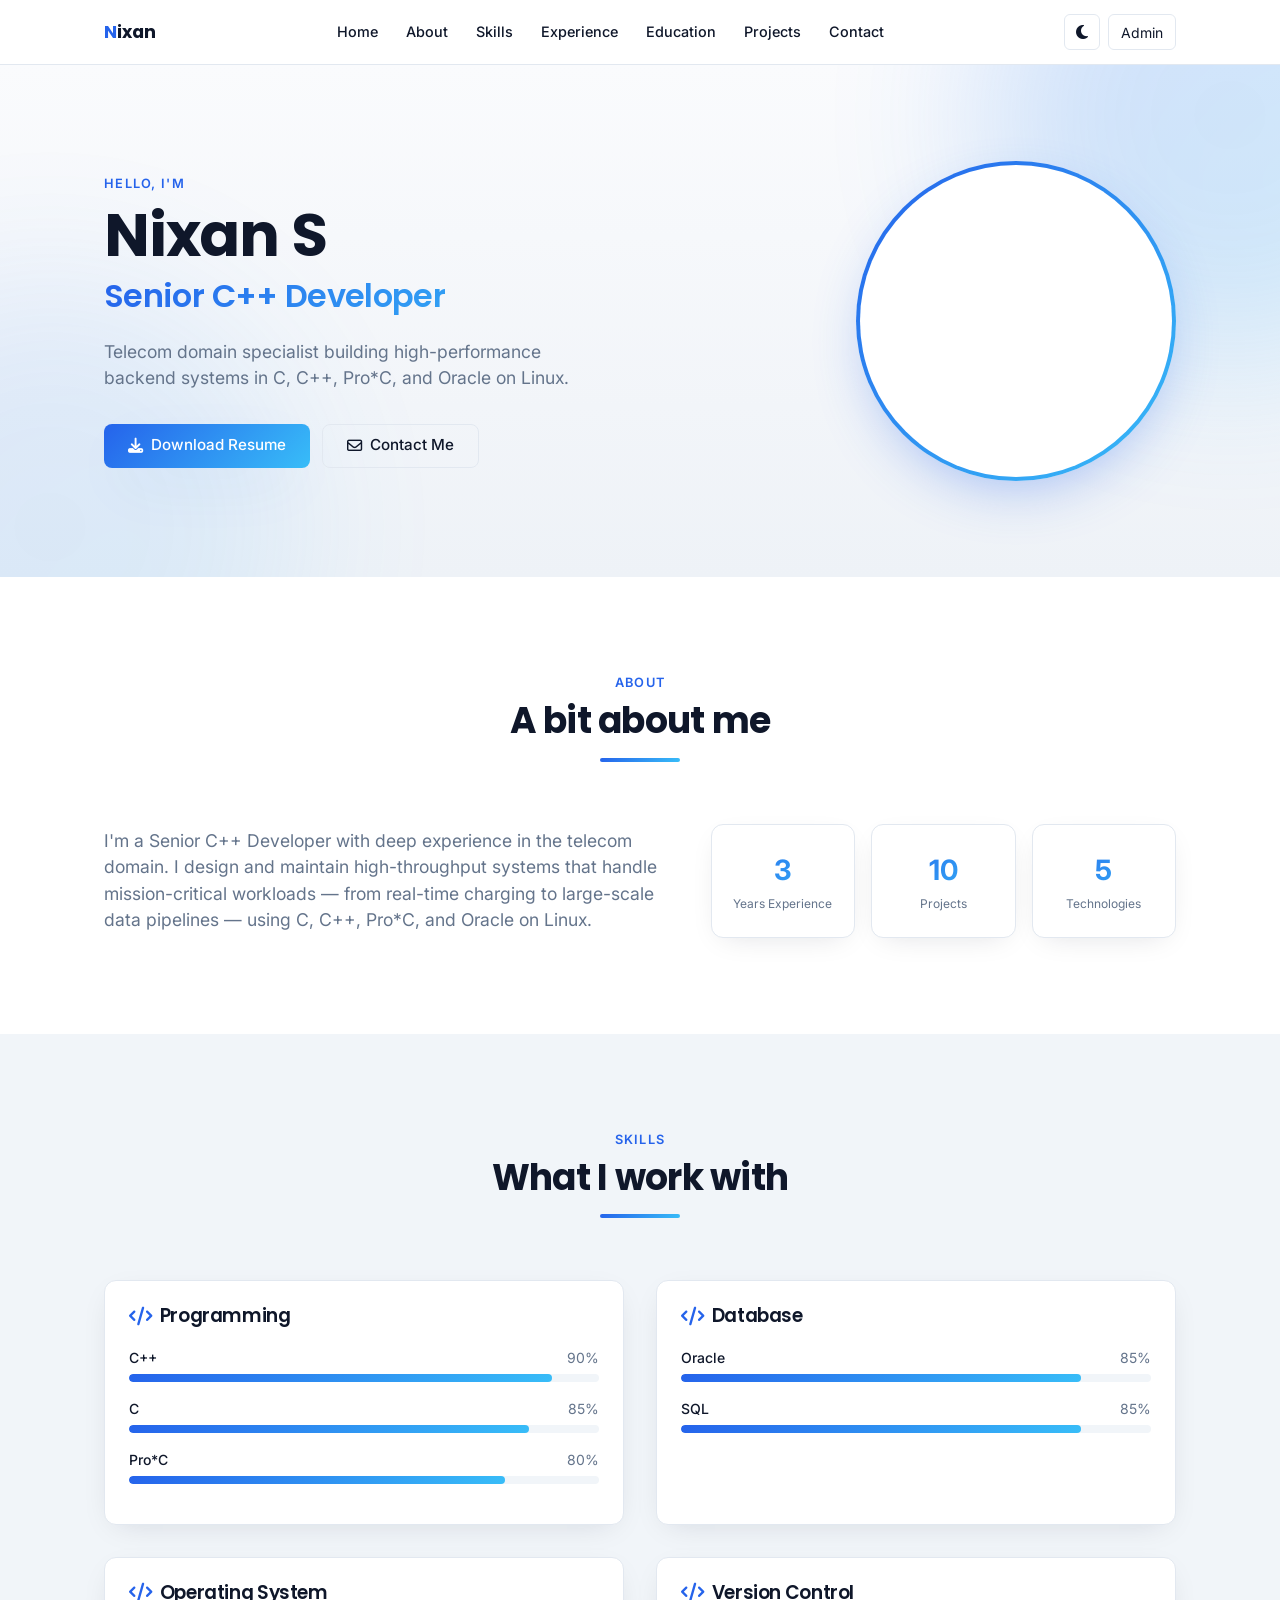
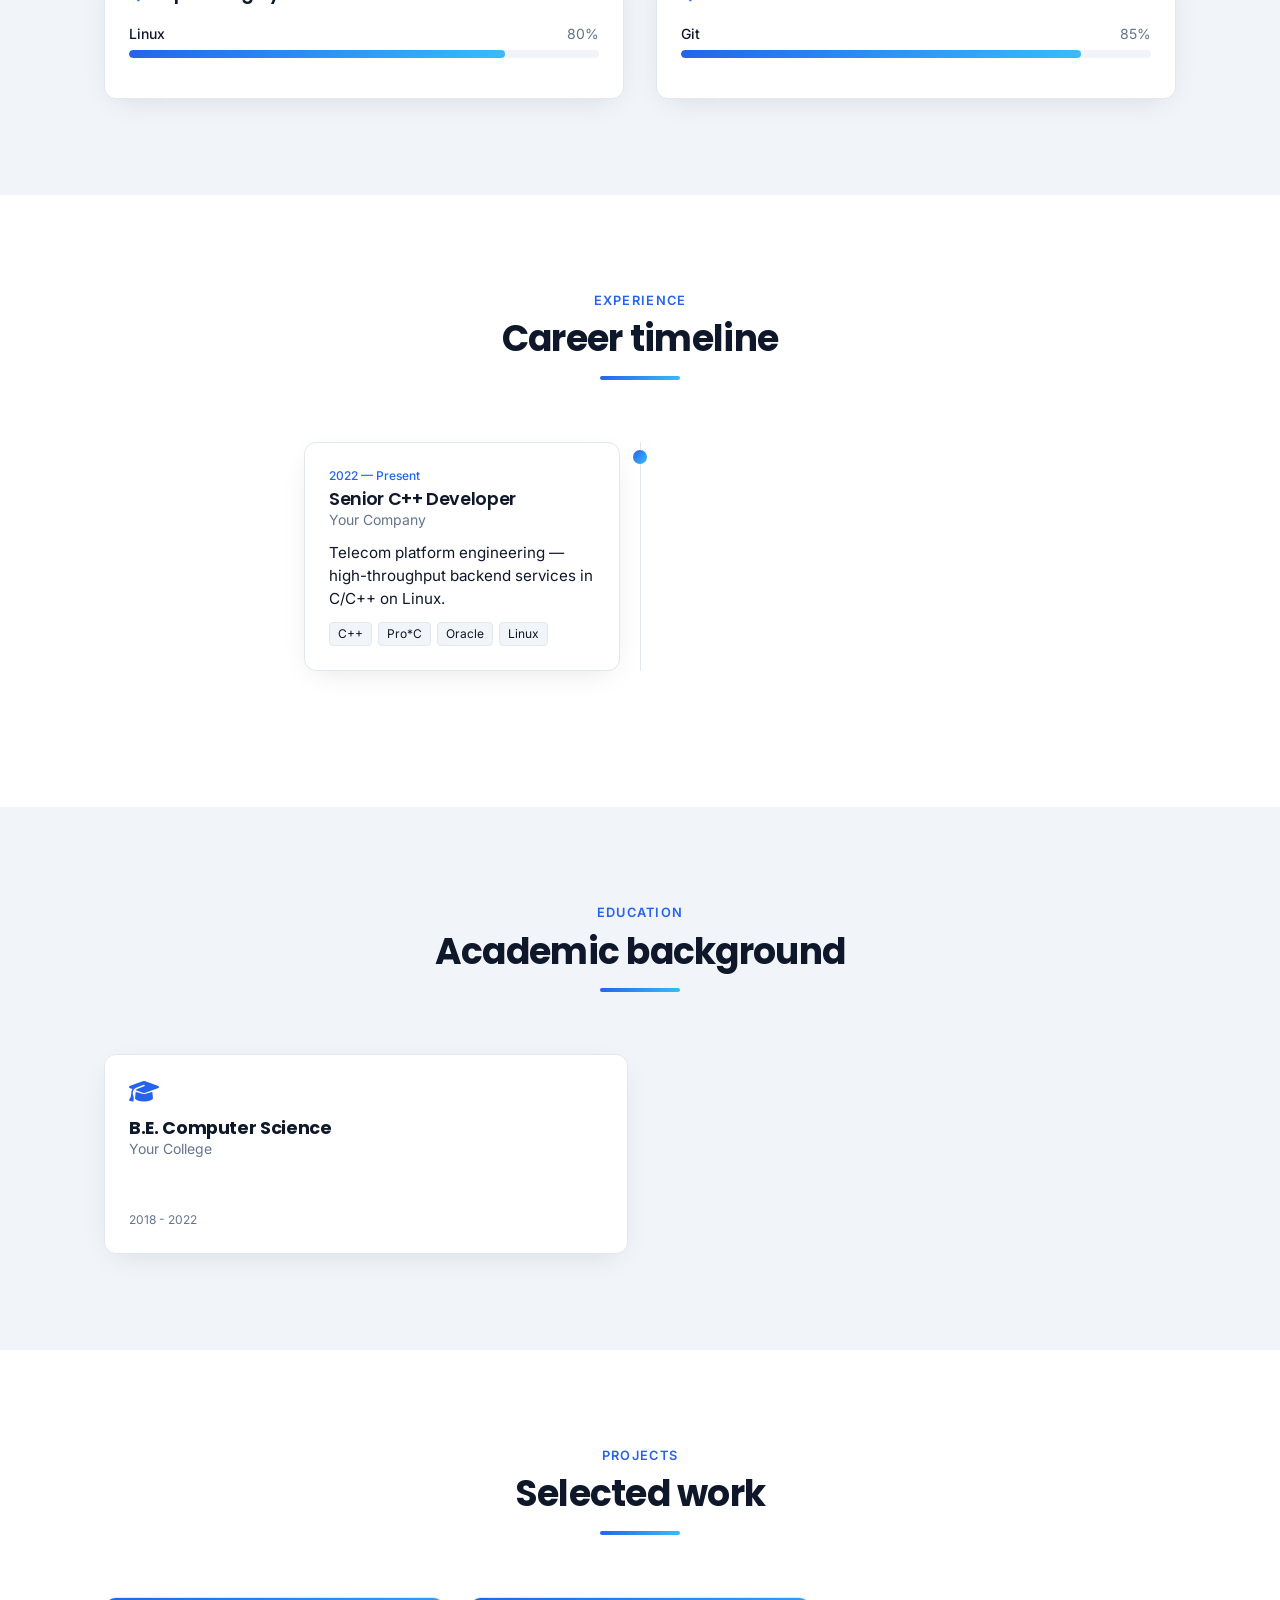
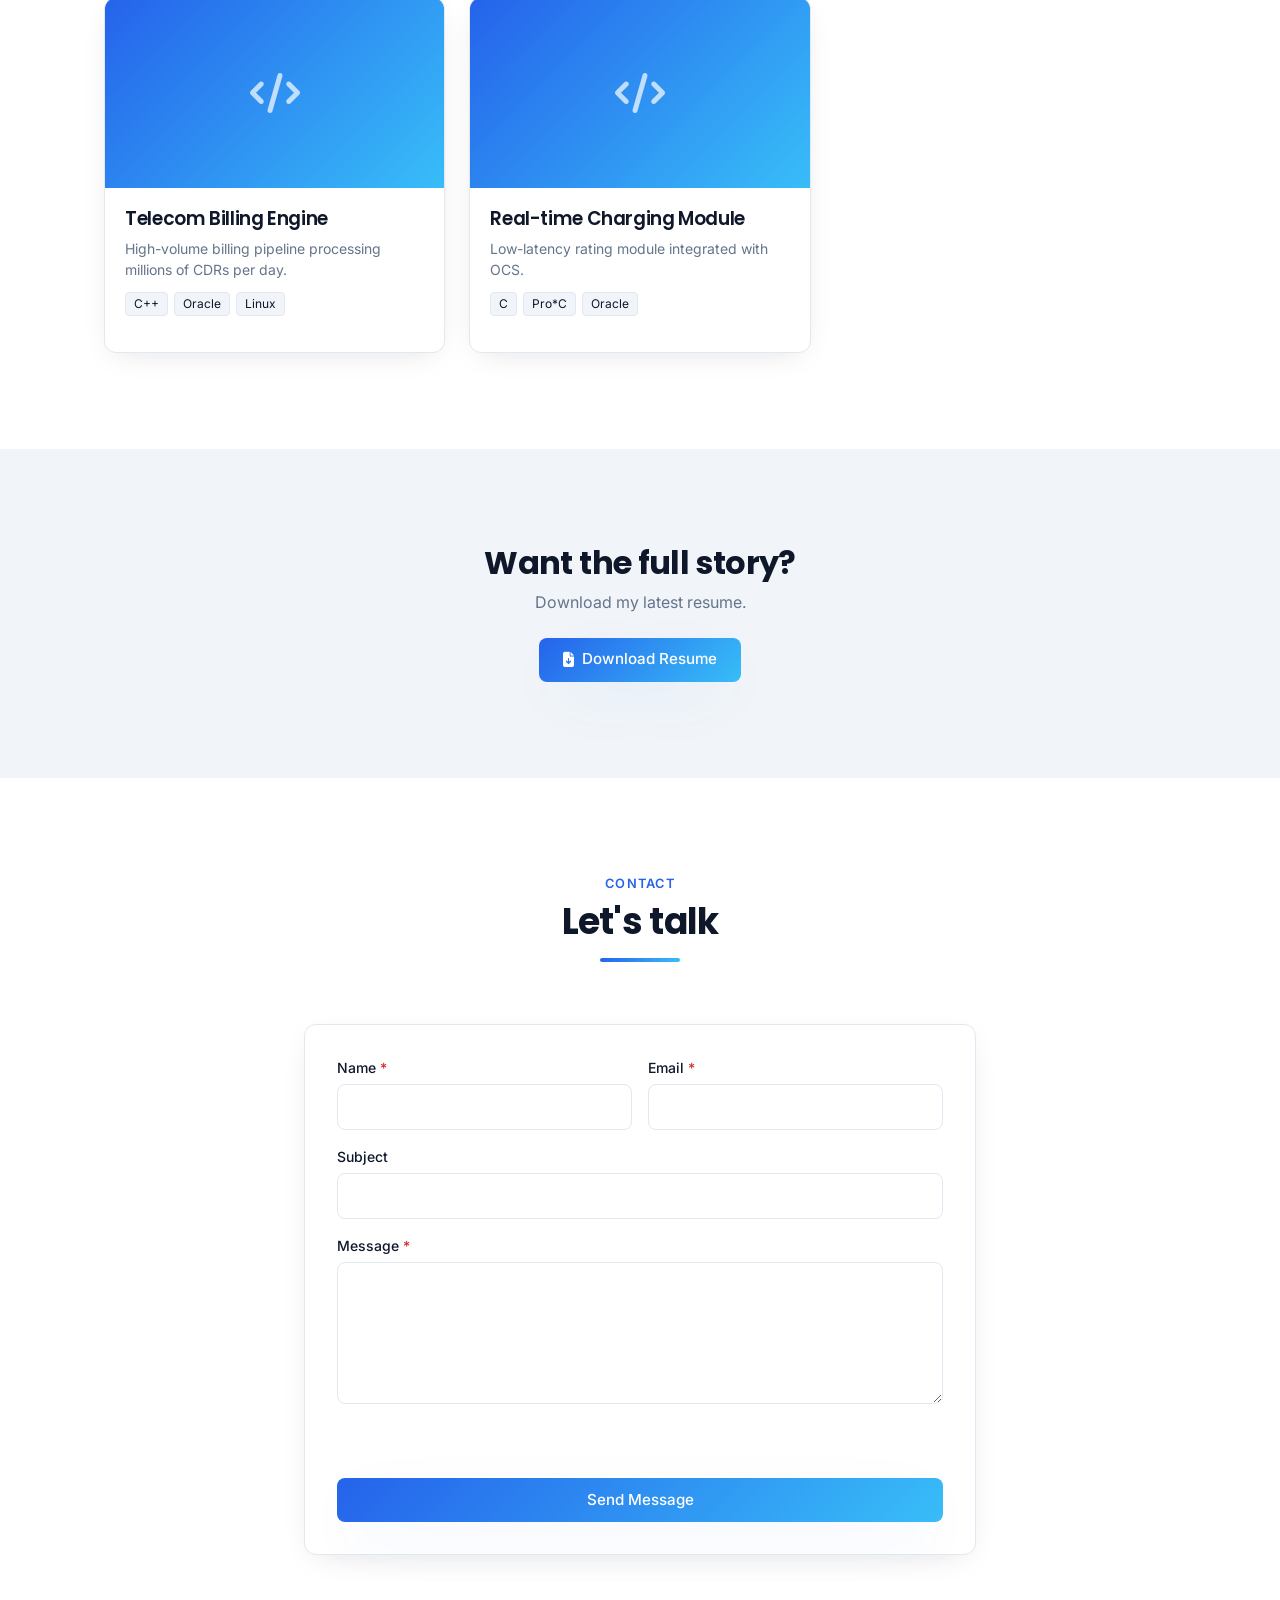
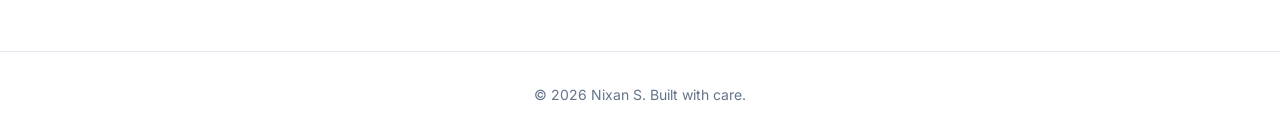
==== index.html @ 7f3db560 "new file added" ====
<!DOCTYPE html>
<html lang="en">
<head>
  <meta charset="UTF-8" />
  <meta name="viewport" content="width=device-width, initial-scale=1.0" />
  <title>Nixan — Senior C++ Developer Portfolio</title>
  <meta name="description" content="Portfolio of Nixan S — Senior C++ Developer specializing in telecom systems." />
  <meta name="author" content="Nixan S" />
  <meta property="og:title" content="Nixan — Senior C++ Developer Portfolio" />
  <meta property="og:description" content="Portfolio of Nixan S — Senior C++ Developer specializing in telecom systems." />
  <meta property="og:type" content="website" />

  <link rel="preconnect" href="https://fonts.googleapis.com" />
  <link rel="preconnect" href="https://fonts.gstatic.com" crossorigin />
  <link rel="stylesheet" href="https://fonts.googleapis.com/css2?family=Inter:wght@400;500;600;700&family=Poppins:wght@500;600;700;800&display=swap" />
  <link rel="stylesheet" href="https://cdnjs.cloudflare.com/ajax/libs/font-awesome/6.5.1/css/all.min.css" />
  <link rel="stylesheet" href="css/styles.css" />

  <script>
    (function(){try{var t=localStorage.getItem('nixan-theme');var d=t?t==='dark':matchMedia('(prefers-color-scheme: dark)').matches;if(d)document.documentElement.classList.add('dark');}catch(e){}})();
  </script>
</head>
<body>
  <!-- HEADER -->
  <header class="nav">
    <div class="container nav__inner">
      <a href="#home" class="nav__logo">Nixan</a>
      <nav class="nav__links" id="navLinks">
        <a href="#home">Home</a>
        <a href="#about">About</a>
        <a href="#skills">Skills</a>
        <a href="#experience">Experience</a>
        <a href="#education">Education</a>
        <a href="#projects">Projects</a>
        <a href="#contact">Contact</a>
      </nav>
      <div class="nav__actions">
        <button id="themeToggle" class="icon-btn" aria-label="Toggle theme">
          <i class="fa-solid fa-moon"></i>
        </button>
        <a href="admin.html" class="btn-ghost hide-sm">Admin</a>
        <button id="menuToggle" class="icon-btn show-sm" aria-label="Menu">
          <i class="fa-solid fa-bars"></i>
        </button>
      </div>
    </div>
  </header>

  <!-- HERO -->
  <section id="home" class="hero">
    <div class="hero__bg-orb hero__bg-orb--1"></div>
    <div class="hero__bg-orb hero__bg-orb--2"></div>
    <div class="container hero__grid">
      <div class="hero__content fade-up">
        <p class="kicker">Hello, I'm</p>
        <h1 class="hero__name">Nixan S</h1>
        <h2 class="hero__title text-gradient">Senior C++ Developer</h2>
        <p class="hero__desc">
          Telecom domain specialist building high-performance backend systems
          in C, C++, Pro*C, and Oracle on Linux.
        </p>
        <div class="hero__cta">
          <button id="downloadResumeBtn" class="btn btn-primary">
            <i class="fa-solid fa-download"></i> Download Resume
          </button>
          <a href="#contact" class="btn btn-outline">
            <i class="fa-regular fa-envelope"></i> Contact Me
          </a>
        </div>
      </div>
      <div class="hero__avatar fade-in">
        <div class="avatar-ring">
          <div class="avatar-inner text-gradient">NS</div>
        </div>
      </div>
    </div>
  </section>

  <!-- ABOUT -->
  <section id="about" class="section">
    <div class="container">
      <div class="section__title">
        <p class="kicker">About</p>
        <h2>A bit about me</h2>
        <span class="title-bar"></span>
      </div>
      <div class="about__grid">
        <p class="about__text">
          I'm a Senior C++ Developer with deep experience in the telecom
          domain. I design and maintain high-throughput systems that handle
          mission-critical workloads — from real-time charging to large-scale
          data pipelines — using C, C++, Pro*C, and Oracle on Linux.
        </p>
        <div class="stats">
          <div class="stat-card"><div class="stat-card__v text-gradient" data-count="3">0</div><div class="stat-card__l">Years Experience</div></div>
          <div class="stat-card"><div class="stat-card__v text-gradient" data-count="10">0</div><div class="stat-card__l">Projects</div></div>
          <div class="stat-card"><div class="stat-card__v text-gradient" data-count="5">0</div><div class="stat-card__l">Technologies</div></div>
        </div>
      </div>
    </div>
  </section>

  <!-- SKILLS -->
  <section id="skills" class="section section--muted">
    <div class="container">
      <div class="section__title">
        <p class="kicker">Skills</p>
        <h2>What I work with</h2>
        <span class="title-bar"></span>
      </div>
      <div class="skills__grid" id="skillsGrid">
        <!-- skills injected by JS -->
      </div>
    </div>
  </section>

  <!-- EXPERIENCE -->
  <section id="experience" class="section">
    <div class="container container--narrow">
      <div class="section__title">
        <p class="kicker">Experience</p>
        <h2>Career timeline</h2>
        <span class="title-bar"></span>
      </div>
      <div class="timeline" id="timeline"></div>
    </div>
  </section>

  <!-- EDUCATION -->
  <section id="education" class="section section--muted">
    <div class="container">
      <div class="section__title">
        <p class="kicker">Education</p>
        <h2>Academic background</h2>
        <span class="title-bar"></span>
      </div>
      <div class="edu__grid" id="eduGrid"></div>
    </div>
  </section>

  <!-- PROJECTS -->
  <section id="projects" class="section">
    <div class="container">
      <div class="section__title">
        <p class="kicker">Projects</p>
        <h2>Selected work</h2>
        <span class="title-bar"></span>
      </div>
      <div class="projects__grid" id="projectsGrid"></div>
    </div>
  </section>

  <!-- RESUME CTA -->
  <section class="section section--muted resume-cta">
    <div class="container container--narrow text-center">
      <h2>Want the full story?</h2>
      <p class="muted">Download my latest resume.</p>
      <button id="downloadResumeBtn2" class="btn btn-primary">
        <i class="fa-solid fa-file-arrow-down"></i> Download Resume
      </button>
    </div>
  </section>

  <!-- CONTACT -->
  <section id="contact" class="section">
    <div class="container container--narrow">
      <div class="section__title">
        <p class="kicker">Contact</p>
        <h2>Let's talk</h2>
        <span class="title-bar"></span>
      </div>
      <form id="contactForm" class="form-card" novalidate>
        <div class="form-row">
          <label>
            <span class="form-label">Name <em>*</em></span>
            <input name="Name" maxlength="100" required />
          </label>
          <label>
            <span class="form-label">Email <em>*</em></span>
            <input name="Email" type="email" maxlength="200" required />
          </label>
        </div>
        <label>
          <span class="form-label">Subject</span>
          <input name="Subject" maxlength="150" />
        </label>
        <label>
          <span class="form-label">Message <em>*</em></span>
          <textarea name="Message" rows="5" maxlength="2000" required></textarea>
        </label>
        <p class="form-error" id="contactErr"></p>
        <p class="form-ok" id="contactOk"></p>
        <button class="btn btn-primary btn-block" type="submit" id="contactSubmit">
          Send Message
        </button>
      </form>
    </div>
  </section>

  <footer class="footer">
    <div class="container text-center">
      © <span id="year"></span> Nixan S. Built with care.
    </div>
  </footer>

  <script src="js/api.js"></script>
  <script src="js/app.js"></script>
</body>
</html>
---- css/styles.css ----
:root {
  --radius: 10px;

  /* Spec theme */
  --primary: #2563eb;
  --primary-glow: #38bdf8;
  --secondary: #0f172a;
  --accent: #38bdf8;

  --background: #ffffff;
  --foreground: #0f172a;
  --card: #ffffff;
  --muted: #f1f5f9;
  --muted-foreground: #64748b;
  --border: #e2e8f0;
  --destructive: #dc2626;

  --gradient-hero: linear-gradient(135deg, var(--primary), var(--primary-glow));
  --gradient-subtle: linear-gradient(180deg, #fafbfd, #eef2f7);
  --shadow-glow: 0 20px 60px -20px rgba(37, 99, 235, 0.45);
  --shadow-card: 0 8px 30px -12px rgba(15, 23, 42, 0.15);
}

html.dark {
  --background: #0f172a;
  --foreground: #f1f5f9;
  --card: #1e293b;
  --muted: #1e293b;
  --muted-foreground: #94a3b8;
  --border: rgba(255, 255, 255, 0.12);
  --gradient-subtle: linear-gradient(180deg, #0f172a, #1e293b);
  --shadow-card: 0 8px 30px -12px rgba(0, 0, 0, 0.5);
}

* { box-sizing: border-box; margin: 0; padding: 0; }
html { scroll-behavior: smooth; }
body {
  font-family: "Inter", system-ui, -apple-system, sans-serif;
  background: var(--background);
  color: var(--foreground);
  -webkit-font-smoothing: antialiased;
  line-height: 1.5;
  transition: background-color 0.2s, color 0.2s;
}
h1, h2, h3, h4 { font-family: "Poppins", system-ui, sans-serif; letter-spacing: -0.02em; line-height: 1.15; }
a { color: inherit; text-decoration: none; }
button { font: inherit; cursor: pointer; background: none; border: none; color: inherit; }
input, textarea { font: inherit; }
.hidden { display: none !important; }
.muted { color: var(--muted-foreground); }
.text-center { text-align: center; }
.text-gradient {
  background: var(--gradient-hero);
  -webkit-background-clip: text;
  background-clip: text;
  -webkit-text-fill-color: transparent;
  color: transparent;
}
.kicker {
  font-size: 0.8rem;
  font-weight: 600;
  color: var(--primary);
  text-transform: uppercase;
  letter-spacing: 0.1em;
  margin-bottom: 0.5rem;
}

.container { max-width: 1120px; margin: 0 auto; padding: 0 1.5rem; }
.container--narrow { max-width: 720px; }

/* Buttons */
.btn { display: inline-flex; align-items: center; gap: 0.5rem; height: 44px; padding: 0 1.5rem; border-radius: 8px; font-weight: 500; font-size: 0.95rem; transition: opacity 0.15s, transform 0.15s; }
.btn:hover { opacity: 0.92; }
.btn:active { transform: scale(0.98); }
.btn-primary { background: var(--gradient-hero); color: #fff; box-shadow: var(--shadow-glow); }
.btn-outline { border: 1px solid var(--border); }
.btn-outline:hover { background: var(--muted); opacity: 1; }
.btn-block { width: 100%; justify-content: center; }
.btn-ghost { display: inline-flex; align-items: center; height: 36px; padding: 0 0.75rem; border: 1px solid var(--border); border-radius: 6px; font-size: 0.875rem; transition: background 0.15s; }
.btn-ghost:hover { background: var(--muted); }
.icon-btn { display: inline-flex; align-items: center; justify-content: center; height: 36px; width: 36px; border: 1px solid var(--border); border-radius: 6px; transition: background 0.15s; }
.icon-btn:hover { background: var(--muted); }

/* NAV */
.nav {
  position: sticky; top: 0; z-index: 50;
  background: rgba(255, 255, 255, 0.8);
  backdrop-filter: blur(12px);
  border-bottom: 1px solid var(--border);
}
html.dark .nav { background: rgba(15, 23, 42, 0.8); }
.nav__inner { display: flex; align-items: center; justify-content: space-between; height: 64px; }
.nav__logo { font-family: "Poppins"; font-weight: 700; font-size: 1.1rem; }
.nav__logo::first-letter { color: var(--primary); }
.nav__links { display: flex; gap: 1.75rem; font-size: 0.9rem; font-weight: 500; }
.nav__links a { transition: color 0.15s; }
.nav__links a:hover { color: var(--primary); }
.nav__actions { display: flex; align-items: center; gap: 0.5rem; }
.show-sm { display: none; }
@media (max-width: 767px) {
  .nav__links { display: none; position: absolute; top: 64px; left: 0; right: 0; flex-direction: column; gap: 0.5rem; padding: 1rem 1.5rem; background: var(--background); border-bottom: 1px solid var(--border); }
  .nav__links.is-open { display: flex; }
  .show-sm { display: inline-flex; }
  .hide-sm { display: none; }
}

/* HERO */
.hero { position: relative; overflow: hidden; background: var(--gradient-subtle); }
.hero__bg-orb { position: absolute; width: 500px; height: 500px; border-radius: 50%; background: var(--gradient-hero); filter: blur(80px); opacity: 0.2; pointer-events: none; }
.hero__bg-orb--1 { top: -200px; right: -200px; }
.hero__bg-orb--2 { bottom: -200px; left: -200px; opacity: 0.1; }
.hero__grid { position: relative; display: grid; grid-template-columns: 1fr 1fr; gap: 3rem; align-items: center; padding: 6rem 1.5rem; }
.hero__name { font-size: clamp(2.5rem, 5vw, 3.75rem); font-weight: 700; }
.hero__title { font-size: clamp(1.5rem, 3vw, 2rem); font-weight: 600; margin-top: 0.5rem; }
.hero__desc { margin-top: 1.5rem; font-size: 1.1rem; color: var(--muted-foreground); max-width: 30rem; }
.hero__cta { margin-top: 2rem; display: flex; gap: 0.75rem; flex-wrap: wrap; }
.hero__avatar { display: flex; justify-content: flex-end; }
.avatar-ring { position: relative; width: 320px; height: 320px; padding: 4px; border-radius: 50%; background: var(--gradient-hero); box-shadow: var(--shadow-glow); animation: float 6s ease-in-out infinite; }
.avatar-inner { width: 100%; height: 100%; border-radius: 50%; background: var(--background); display: flex; align-items: center; justify-content: center; font-family: "Poppins"; font-size: 4rem; font-weight: 700; }
@media (max-width: 767px) {
  .hero__grid { grid-template-columns: 1fr; padding: 4rem 1.5rem; }
  .hero__avatar { justify-content: center; order: -1; }
  .avatar-ring { width: 220px; height: 220px; }
  .avatar-inner { font-size: 2.75rem; }
}

/* SECTIONS */
.section { padding: 6rem 0; }
.section--muted { background: var(--muted); }
.section__title { text-align: center; margin-bottom: 3.5rem; }
.section__title h2 { font-size: clamp(1.75rem, 3vw, 2.25rem); margin-top: 0.5rem; }
.title-bar { display: inline-block; width: 80px; height: 4px; border-radius: 999px; background: var(--gradient-hero); margin-top: 1rem; }

/* ABOUT */
.about__grid { display: grid; grid-template-columns: 1.2fr 1fr; gap: 3rem; align-items: center; }
.about__text { font-size: 1.1rem; color: var(--muted-foreground); }
.stats { display: grid; grid-template-columns: repeat(3, 1fr); gap: 1rem; }
.stat-card { padding: 1.5rem 0.75rem; text-align: center; background: var(--card); border: 1px solid var(--border); border-radius: 12px; box-shadow: var(--shadow-card); }
.stat-card__v { font-size: 1.75rem; font-weight: 700; }
.stat-card__l { font-size: 0.75rem; color: var(--muted-foreground); margin-top: 0.25rem; }
@media (max-width: 767px) { .about__grid { grid-template-columns: 1fr; } }

/* SKILLS */
.skills__grid { display: grid; grid-template-columns: 1fr 1fr; gap: 2rem; }
.skills__cat { background: var(--card); border: 1px solid var(--border); border-radius: 12px; padding: 1.5rem; box-shadow: var(--shadow-card); }
.skills__cat-title { font-weight: 600; margin-bottom: 1.25rem; display: flex; align-items: center; gap: 0.5rem; }
.skills__cat-title i { color: var(--primary); }
.skill { margin-bottom: 1rem; }
.skill__head { display: flex; justify-content: space-between; font-size: 0.875rem; margin-bottom: 0.375rem; }
.skill__name { font-weight: 500; }
.skill__pct { color: var(--muted-foreground); }
.skill__bar { height: 8px; background: var(--muted); border-radius: 999px; overflow: hidden; }
.skill__fill { height: 100%; background: var(--gradient-hero); border-radius: 999px; width: 0; transition: width 1s ease-out; }
@media (max-width: 767px) { .skills__grid { grid-template-columns: 1fr; } }

/* TIMELINE */
.timeline { position: relative; }
.timeline::before { content: ""; position: absolute; left: 16px; top: 0; bottom: 0; width: 1px; background: var(--border); }
.timeline__item { position: relative; padding-left: 3rem; margin-bottom: 2.5rem; }
.timeline__dot { position: absolute; left: 10px; top: 8px; width: 14px; height: 14px; border-radius: 50%; background: var(--gradient-hero); box-shadow: var(--shadow-glow); }
.timeline__card { background: var(--card); border: 1px solid var(--border); border-radius: 12px; padding: 1.5rem; box-shadow: var(--shadow-card); }
.timeline__date { font-size: 0.75rem; font-weight: 500; color: var(--primary); }
.timeline__role { font-weight: 600; font-size: 1.1rem; margin-top: 0.25rem; }
.timeline__company { font-size: 0.875rem; color: var(--muted-foreground); }
.timeline__desc { margin-top: 0.75rem; font-size: 0.95rem; }
.chip-list { display: flex; flex-wrap: wrap; gap: 0.375rem; margin-top: 0.75rem; }
.chip { font-size: 0.75rem; padding: 0.125rem 0.5rem; background: var(--muted); border: 1px solid var(--border); border-radius: 4px; }
@media (min-width: 768px) {
  .timeline::before { left: 50%; }
  .timeline__item { padding-left: 0; display: grid; grid-template-columns: 1fr 1fr; gap: 2.5rem; }
  .timeline__item--right .timeline__card { grid-column: 2; }
  .timeline__item--right .timeline__dot { left: 50%; }
  .timeline__item:not(.timeline__item--right) .timeline__dot { left: 50%; }
  .timeline__dot { transform: translateX(-50%); }
}

/* EDUCATION */
.edu__grid { display: grid; grid-template-columns: 1fr 1fr; gap: 1.5rem; }
.edu__card { perspective: 1000px; height: 200px; }
.edu__flip { position: relative; width: 100%; height: 100%; transition: transform 0.6s; transform-style: preserve-3d; }
.edu__card:hover .edu__flip { transform: rotateY(180deg); }
.edu__face { position: absolute; inset: 0; border-radius: 12px; padding: 1.5rem; backface-visibility: hidden; -webkit-backface-visibility: hidden; }
.edu__face--front { background: var(--card); border: 1px solid var(--border); box-shadow: var(--shadow-card); display: flex; flex-direction: column; justify-content: space-between; }
.edu__face--front i { font-size: 1.5rem; color: var(--primary); }
.edu__face--front h3 { font-size: 1.1rem; margin-top: 0.75rem; }
.edu__face--front p { font-size: 0.875rem; color: var(--muted-foreground); }
.edu__face--back { background: var(--gradient-hero); color: #fff; transform: rotateY(180deg); display: flex; flex-direction: column; align-items: center; justify-content: center; text-align: center; }
.edu__face--back p { font-size: 0.875rem; opacity: 0.9; }
.edu__face--back .edu__cgpa { font-size: 2.5rem; font-weight: 700; margin-top: 0.25rem; }
@media (max-width: 767px) { .edu__grid { grid-template-columns: 1fr; } }

/* PROJECTS */
.projects__grid { display: grid; grid-template-columns: repeat(auto-fill, minmax(280px, 1fr)); gap: 1.5rem; }
.proj { background: var(--card); border: 1px solid var(--border); border-radius: 12px; overflow: hidden; box-shadow: var(--shadow-card); transition: transform 0.25s, box-shadow 0.25s; }
.proj:hover { transform: translateY(-4px); box-shadow: var(--shadow-glow); }
.proj__img { aspect-ratio: 16/9; background: var(--gradient-hero); position: relative; display: flex; align-items: center; justify-content: center; color: rgba(255,255,255,0.7); font-size: 2.5rem; overflow: hidden; }
.proj__img img { position: absolute; inset: 0; width: 100%; height: 100%; object-fit: cover; transition: transform 0.5s; }
.proj:hover .proj__img img { transform: scale(1.06); }
.proj__body { padding: 1.25rem; }
.proj__title { font-weight: 600; }
.proj__desc { margin-top: 0.5rem; font-size: 0.875rem; color: var(--muted-foreground); display: -webkit-box; -webkit-line-clamp: 3; -webkit-box-orient: vertical; overflow: hidden; }
.proj__links { margin-top: 1rem; display: flex; gap: 0.875rem; font-size: 0.875rem; }
.proj__links a { color: var(--primary); display: inline-flex; align-items: center; gap: 0.25rem; }
.proj__links a:hover { text-decoration: underline; }

/* CONTACT */
.form-card { background: var(--card); border: 1px solid var(--border); border-radius: 12px; padding: 2rem; box-shadow: var(--shadow-card); display: flex; flex-direction: column; gap: 1rem; }
.form-row { display: grid; grid-template-columns: 1fr 1fr; gap: 1rem; }
.form-card label { display: block; }
.form-label { display: block; font-size: 0.875rem; font-weight: 500; margin-bottom: 0.375rem; }
.form-label em { color: var(--destructive); font-style: normal; }
.form-card input, .form-card textarea { width: 100%; padding: 10px 12px; border: 1px solid var(--border); background: var(--background); color: var(--foreground); border-radius: 8px; outline: none; transition: border-color 0.15s; }
.form-card input:focus, .form-card textarea:focus { border-color: var(--primary); }
.form-card textarea { resize: vertical; min-height: 120px; }
.form-error { color: var(--destructive); font-size: 0.875rem; min-height: 1.25rem; }
.form-ok { color: var(--primary); font-size: 0.875rem; }
@media (max-width: 600px) { .form-row { grid-template-columns: 1fr; } }

.resume-cta h2 { font-size: clamp(1.5rem, 2.5vw, 2rem); }
.resume-cta .btn { margin-top: 1.5rem; }
.resume-cta .muted { margin-top: 0.5rem; }

.footer { padding: 2rem 0; border-top: 1px solid var(--border); font-size: 0.875rem; color: var(--muted-foreground); }

/* ANIMATIONS */
@keyframes float { 0%,100% { transform: translateY(0); } 50% { transform: translateY(-12px); } }
@keyframes fade-up { from { opacity: 0; transform: translateY(20px); } to { opacity: 1; transform: translateY(0); } }
@keyframes fade-in { from { opacity: 0; } to { opacity: 1; } }
.fade-up { animation: fade-up 0.7s ease-out both; }
.fade-in { animation: fade-in 0.6s ease-out both; }
.reveal { opacity: 0; transform: translateY(20px); transition: opacity 0.6s, transform 0.6s; }
.reveal.is-visible { opacity: 1; transform: translateY(0); }

/* ===== ADMIN ===== */
.login-wrap { min-height: 100vh; display: flex; align-items: center; justify-content: center; background: var(--gradient-subtle); padding: 1rem; }
.login-card { width: 100%; max-width: 380px; background: var(--card); border: 1px solid var(--border); border-radius: 12px; padding: 2rem; box-shadow: var(--shadow-card); display: flex; flex-direction: column; gap: 1rem; }
.login-head { text-align: center; }
.login-head h1 { font-size: 1.5rem; }
.login-head .muted { font-size: 0.875rem; margin-top: 0.25rem; }
.login-card input { width: 100%; height: 42px; padding: 0 12px; border: 1px solid var(--border); background: var(--background); color: var(--foreground); border-radius: 8px; outline: none; }
.login-card input:focus { border-color: var(--primary); }
.login-back { display: block; text-align: center; font-size: 0.75rem; }
.login-back:hover { color: var(--primary); }

.adm-header { background: var(--card); border-bottom: 1px solid var(--border); }
.adm-header__inner { display: flex; align-items: center; justify-content: space-between; height: 64px; }
.adm-header h1 { font-family: "Poppins"; font-weight: 700; font-size: 1.1rem; }
.adm-body { padding: 2rem 1.5rem; }

.tabs { display: flex; flex-wrap: wrap; gap: 0.5rem; margin-bottom: 1.5rem; }
.tab { height: 36px; padding: 0 1rem; border-radius: 6px; font-size: 0.875rem; font-weight: 500; border: 1px solid var(--border); transition: background 0.15s; }
.tab:hover { background: var(--muted); }
.tab.is-active { background: var(--gradient-hero); color: #fff; border-color: transparent; box-shadow: var(--shadow-glow); }

.crud { background: var(--card); border: 1px solid var(--border); border-radius: 12px; box-shadow: var(--shadow-card); overflow: hidden; }
.crud__head { display: flex; align-items: center; justify-content: space-between; padding: 1rem 1.25rem; border-bottom: 1px solid var(--border); }
.crud__head h2 { font-size: 1.1rem; text-transform: capitalize; }
.crud__table { width: 100%; border-collapse: collapse; font-size: 0.875rem; }
.crud__table th { text-align: left; padding: 0.75rem 1rem; background: var(--muted); font-weight: 500; }
.crud__table td { padding: 0.75rem 1rem; border-top: 1px solid var(--border); max-width: 240px; overflow: hidden; text-overflow: ellipsis; white-space: nowrap; }
.crud__actions { text-align: right; white-space: nowrap; }
.crud__actions button { font-size: 0.875rem; margin-left: 0.75rem; }
.link { color: var(--primary); }
.link:hover { text-decoration: underline; }
.link-danger { color: var(--destructive); }
.link-danger:hover { text-decoration: underline; }
.crud__empty { padding: 1.5rem; color: var(--muted-foreground); font-size: 0.875rem; }

.scroll-x { overflow-x: auto; }

.msgs { display: flex; flex-direction: column; gap: 0.75rem; }
.msg { border: 1px solid var(--border); border-radius: 8px; padding: 1rem; }
.msg__head { display: flex; justify-content: space-between; align-items: flex-start; gap: 1rem; }
.msg__from { font-weight: 600; }
.msg__from span { color: var(--muted-foreground); font-weight: normal; }
.msg__subj { font-size: 0.875rem; color: var(--muted-foreground); }
.msg__date { font-size: 0.75rem; color: var(--muted-foreground); white-space: nowrap; }
.msg__body { margin-top: 0.75rem; font-size: 0.875rem; white-space: pre-wrap; }

/* MODAL */
.modal { position: fixed; inset: 0; z-index: 100; display: flex; align-items: center; justify-content: center; padding: 1rem; animation: fade-in 0.2s; }
.modal__overlay { position: absolute; inset: 0; background: rgba(0, 0, 0, 0.5); }
.modal__panel { position: relative; background: var(--card); border-radius: 12px; box-shadow: var(--shadow-card); width: 100%; max-width: 520px; max-height: 90vh; overflow: auto; }
.modal__head { display: flex; align-items: center; justify-content: space-between; padding: 1rem 1.25rem; border-bottom: 1px solid var(--border); }
.modal__head h3 { font-size: 1.1rem; }
.modal__body { padding: 1.25rem; }
.modal__body label { display: block; margin-bottom: 0.75rem; }
.modal__body input, .modal__body textarea { width: 100%; height: 38px; padding: 0 10px; border: 1px solid var(--border); background: var(--background); color: var(--foreground); border-radius: 6px; outline: none; }
.modal__body input:focus, .modal__body textarea:focus { border-color: var(--primary); }
.modal__body textarea { height: auto; min-height: 80px; padding: 8px 10px; resize: vertical; }
.modal__foot { display: flex; justify-content: flex-end; gap: 0.5rem; margin-top: 0.5rem; }
.modal__foot .btn-ghost, .modal__foot .btn { height: 36px; padding: 0 1rem; font-size: 0.875rem; }
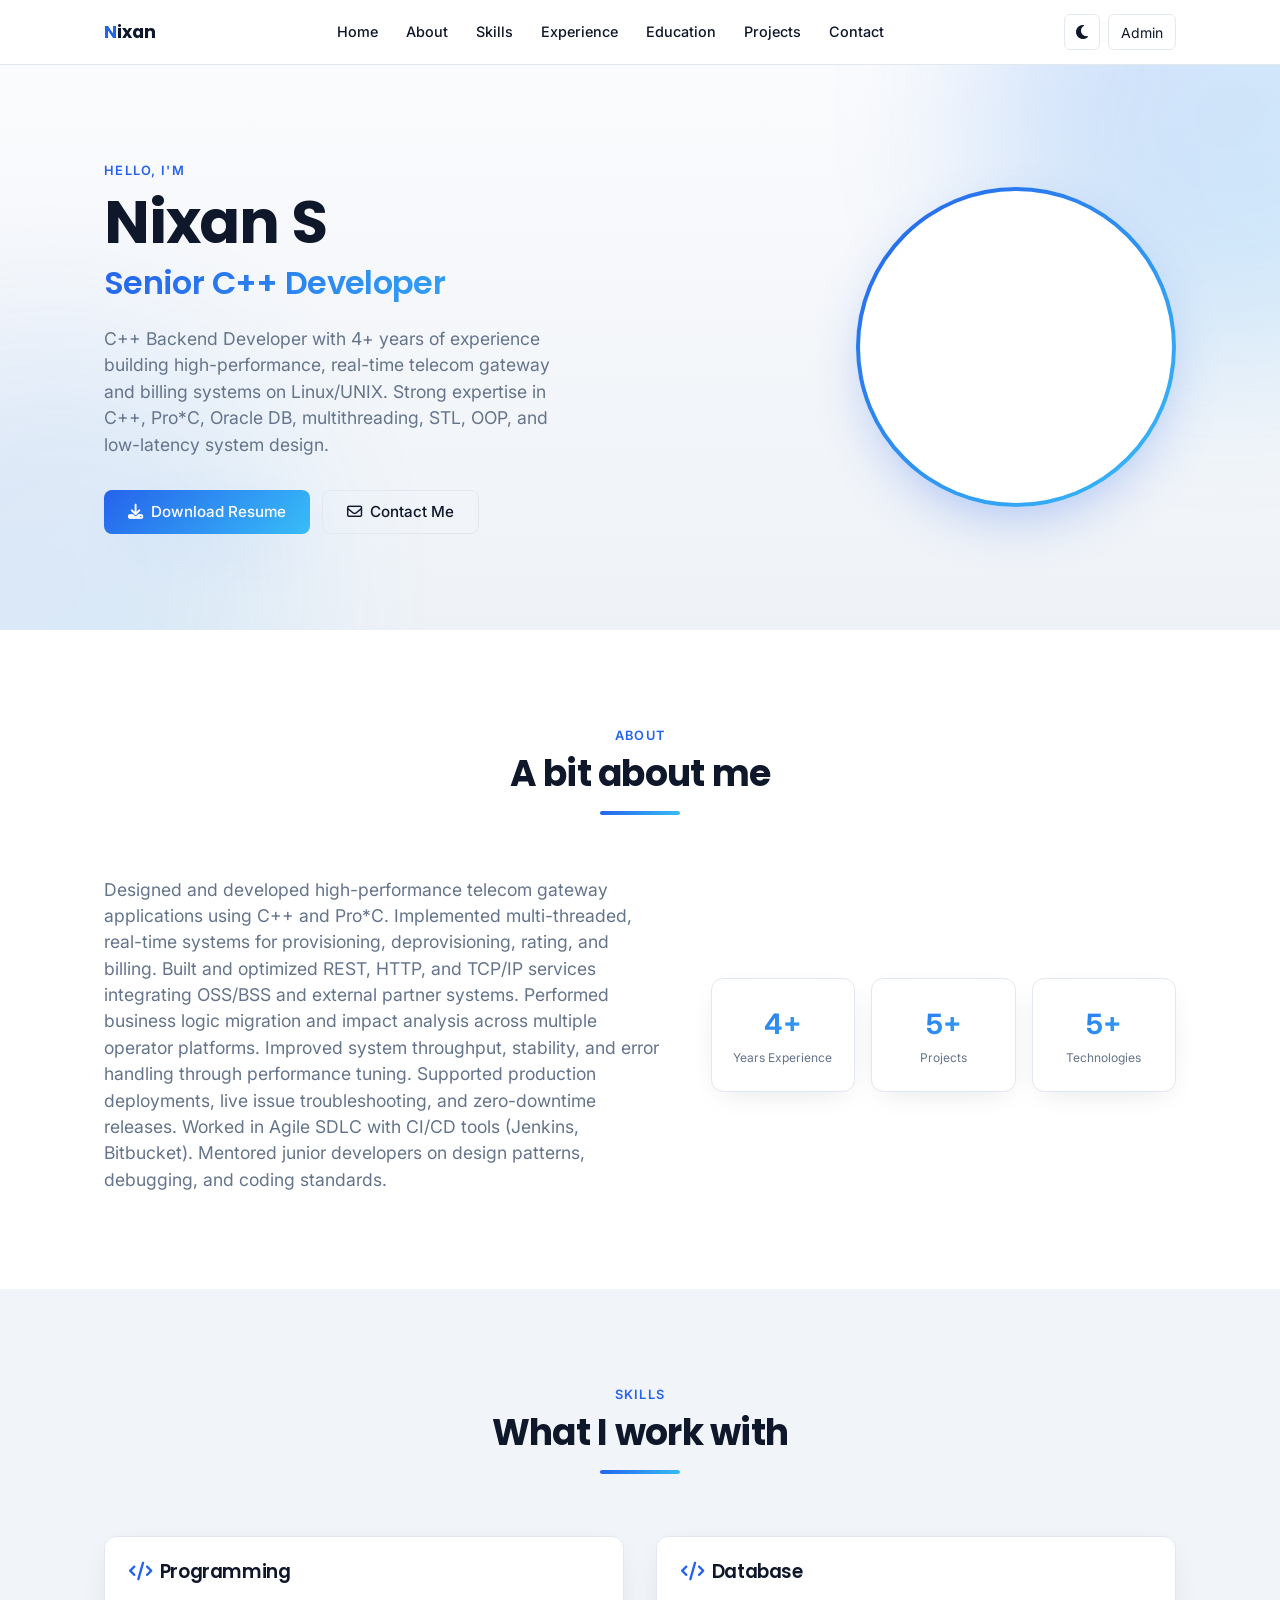
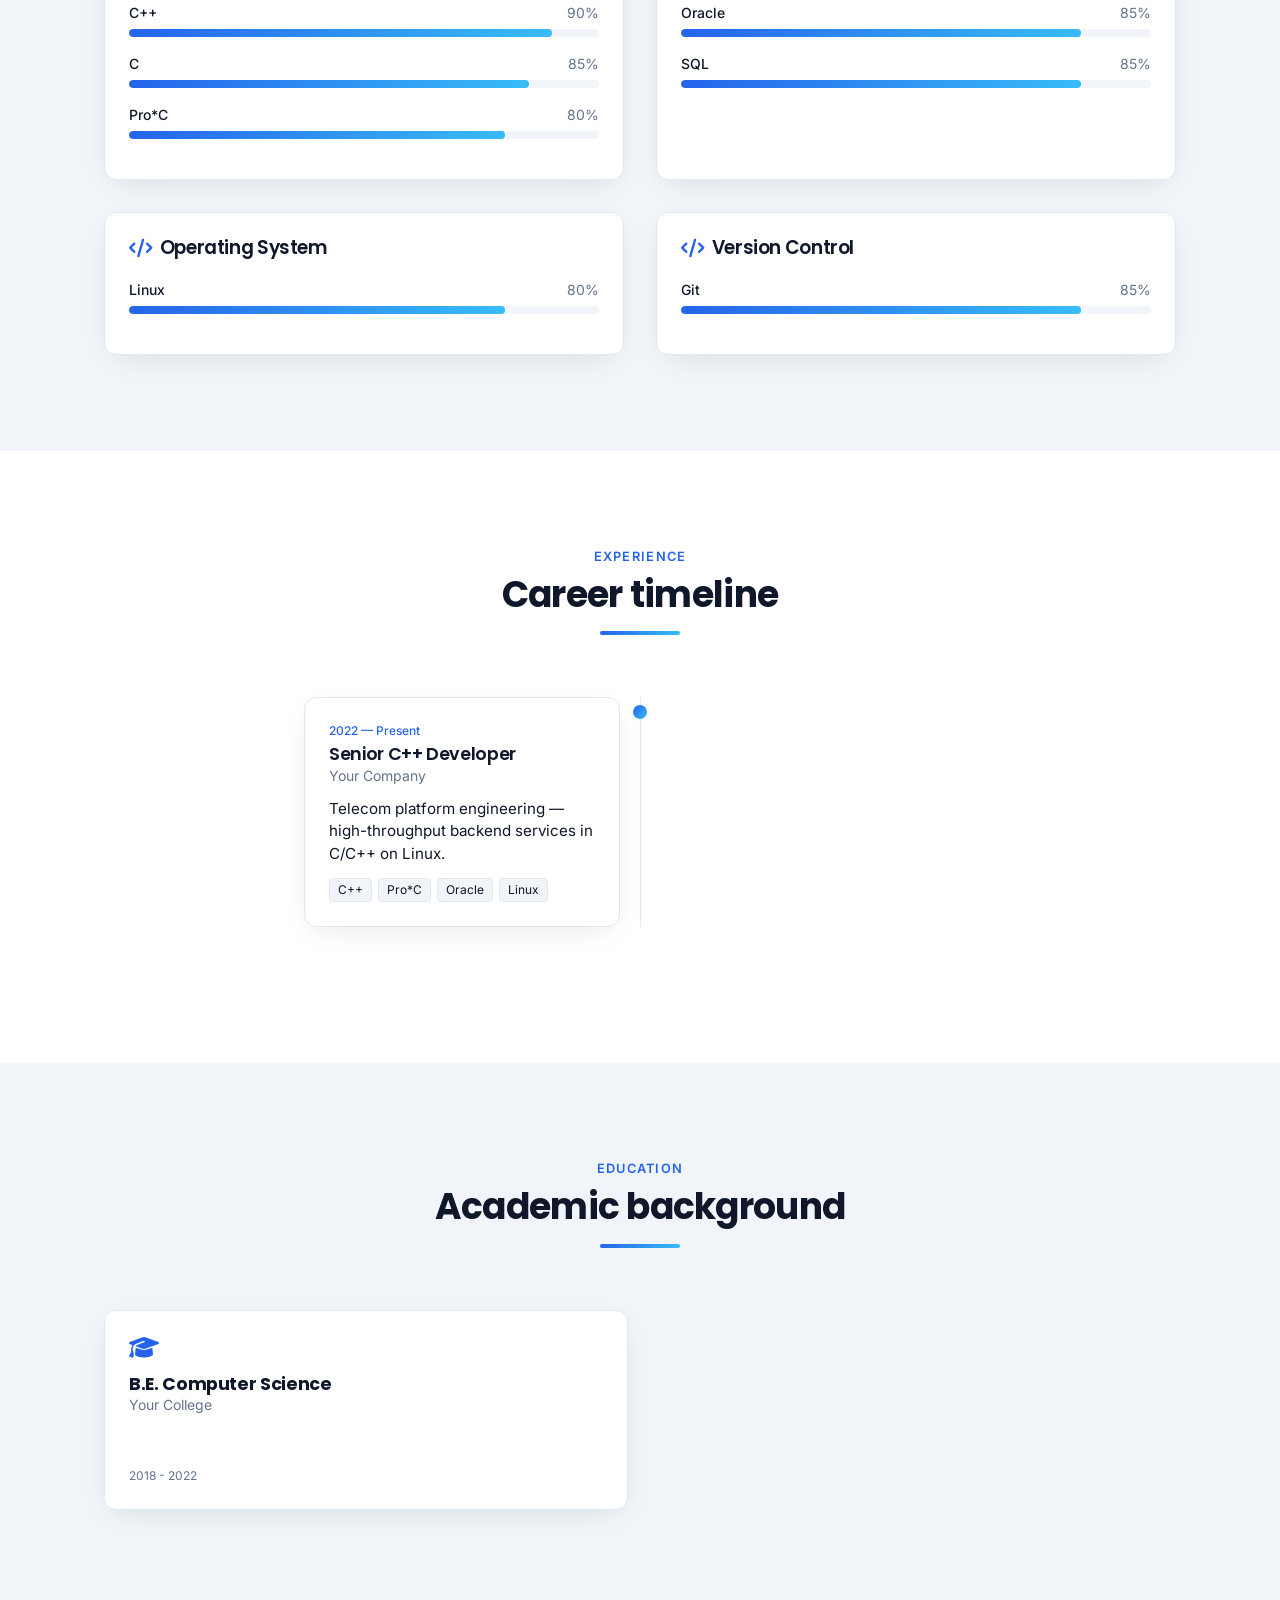
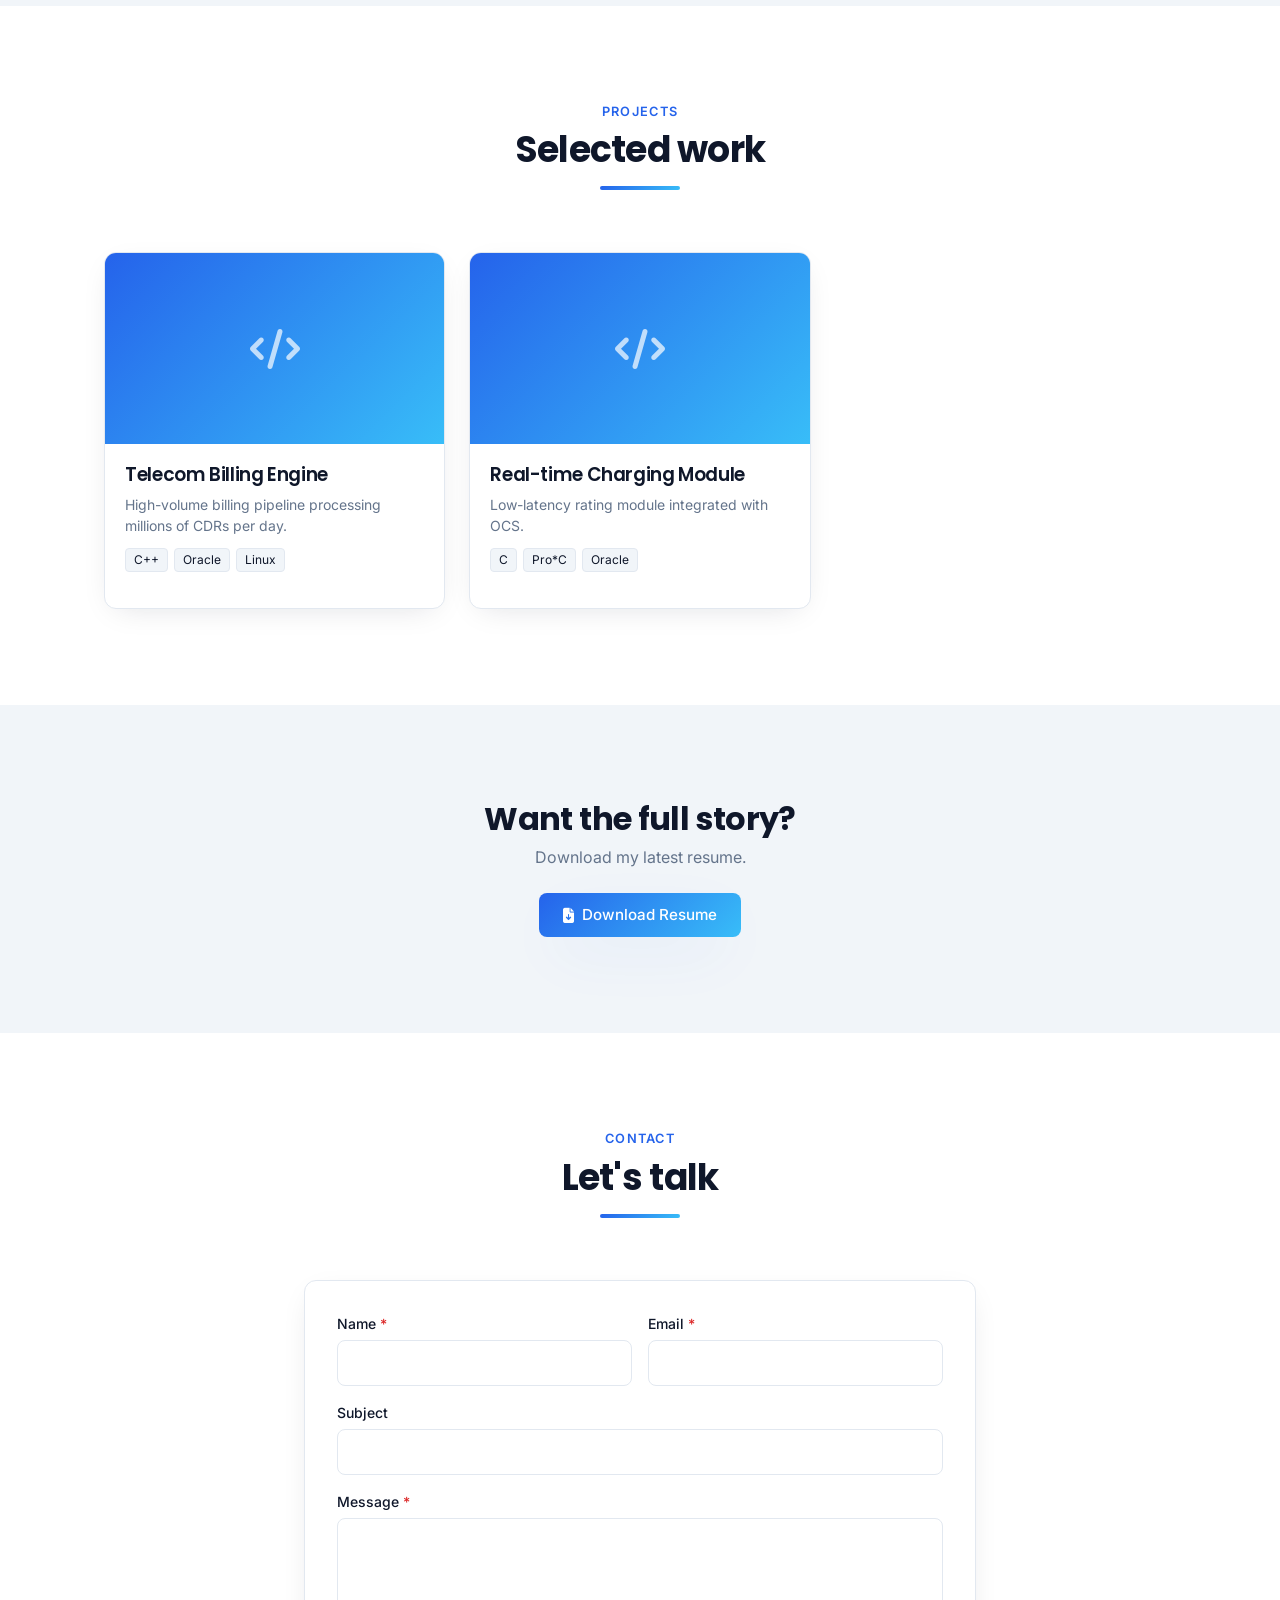
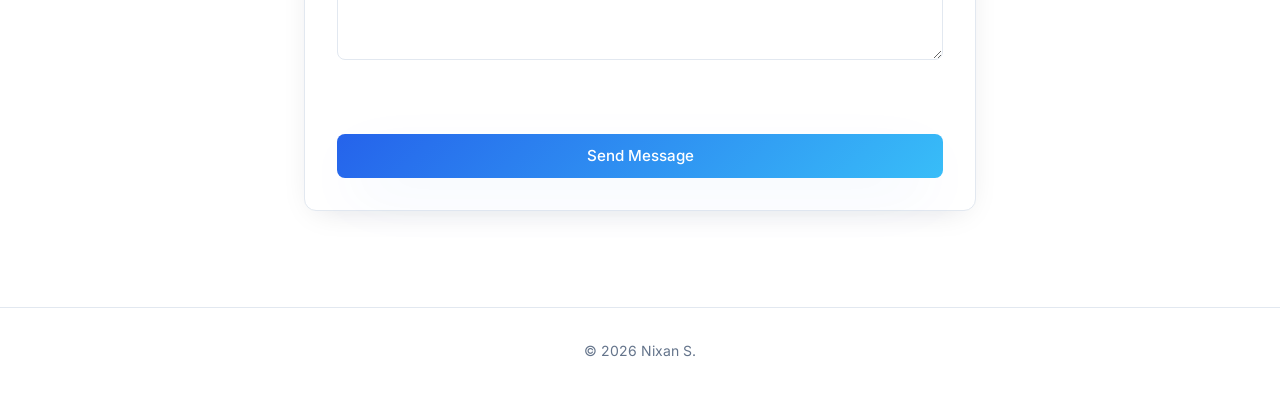
==== commit 45afb337: "details updated" ====
--- a/index.html
+++ b/index.html
@@ -56,8 +56,7 @@
         <h1 class="hero__name">Nixan S</h1>
         <h2 class="hero__title text-gradient">Senior C++ Developer</h2>
         <p class="hero__desc">
-          Telecom domain specialist building high-performance backend systems
-          in C, C++, Pro*C, and Oracle on Linux.
+          C++ Backend Developer with 4+ years of experience building high-performance, real-time telecom gateway and billing systems on Linux/UNIX. Strong expertise in C++, Pro*C, Oracle DB, multithreading, STL, OOP, and low-latency system design.
         </p>
         <div class="hero__cta">
           <button id="downloadResumeBtn" class="btn btn-primary">
@@ -73,6 +72,13 @@
           <div class="avatar-inner text-gradient">NS</div>
         </div>
       </div>
+      <!-- <div class="hero__avatar fade-in">
+      <div class="avatar-ring">
+        <div class="avatar-inner">
+          <img src="assets/images/profile.jpg" alt="Nixan Profile" class="profile-image">
+        </div>
+      </div> -->
+    </div>
     </div>
   </section>
 
@@ -86,15 +92,12 @@
       </div>
       <div class="about__grid">
         <p class="about__text">
-          I'm a Senior C++ Developer with deep experience in the telecom
-          domain. I design and maintain high-throughput systems that handle
-          mission-critical workloads — from real-time charging to large-scale
-          data pipelines — using C, C++, Pro*C, and Oracle on Linux.
+          Designed and developed high-performance telecom gateway applications using C++ and Pro*C. Implemented multi-threaded, real-time systems for provisioning, deprovisioning, rating, and billing. Built and optimized REST, HTTP, and TCP/IP services integrating OSS/BSS and external partner systems. Performed business logic migration and impact analysis across multiple operator platforms. Improved system throughput, stability, and error handling through performance tuning. Supported production deployments, live issue troubleshooting, and zero-downtime releases. Worked in Agile SDLC with CI/CD tools (Jenkins, Bitbucket). Mentored junior developers on design patterns, debugging, and coding standards. 
         </p>
         <div class="stats">
-          <div class="stat-card"><div class="stat-card__v text-gradient" data-count="3">0</div><div class="stat-card__l">Years Experience</div></div>
-          <div class="stat-card"><div class="stat-card__v text-gradient" data-count="10">0</div><div class="stat-card__l">Projects</div></div>
-          <div class="stat-card"><div class="stat-card__v text-gradient" data-count="5">0</div><div class="stat-card__l">Technologies</div></div>
+          <div class="stat-card"><div class="stat-card__v text-gradient" data-count="4">4+</div><div class="stat-card__l">Years Experience</div></div>
+          <div class="stat-card"><div class="stat-card__v text-gradient" data-count="5">5+</div><div class="stat-card__l">Projects</div></div>
+          <div class="stat-card"><div class="stat-card__v text-gradient" data-count="5">5+</div><div class="stat-card__l">Technologies</div></div>
         </div>
       </div>
     </div>
@@ -199,7 +202,7 @@
 
   <footer class="footer">
     <div class="container text-center">
-      © <span id="year"></span> Nixan S. Built with care.
+      © <span id="year"></span> Nixan S.
     </div>
   </footer>
 
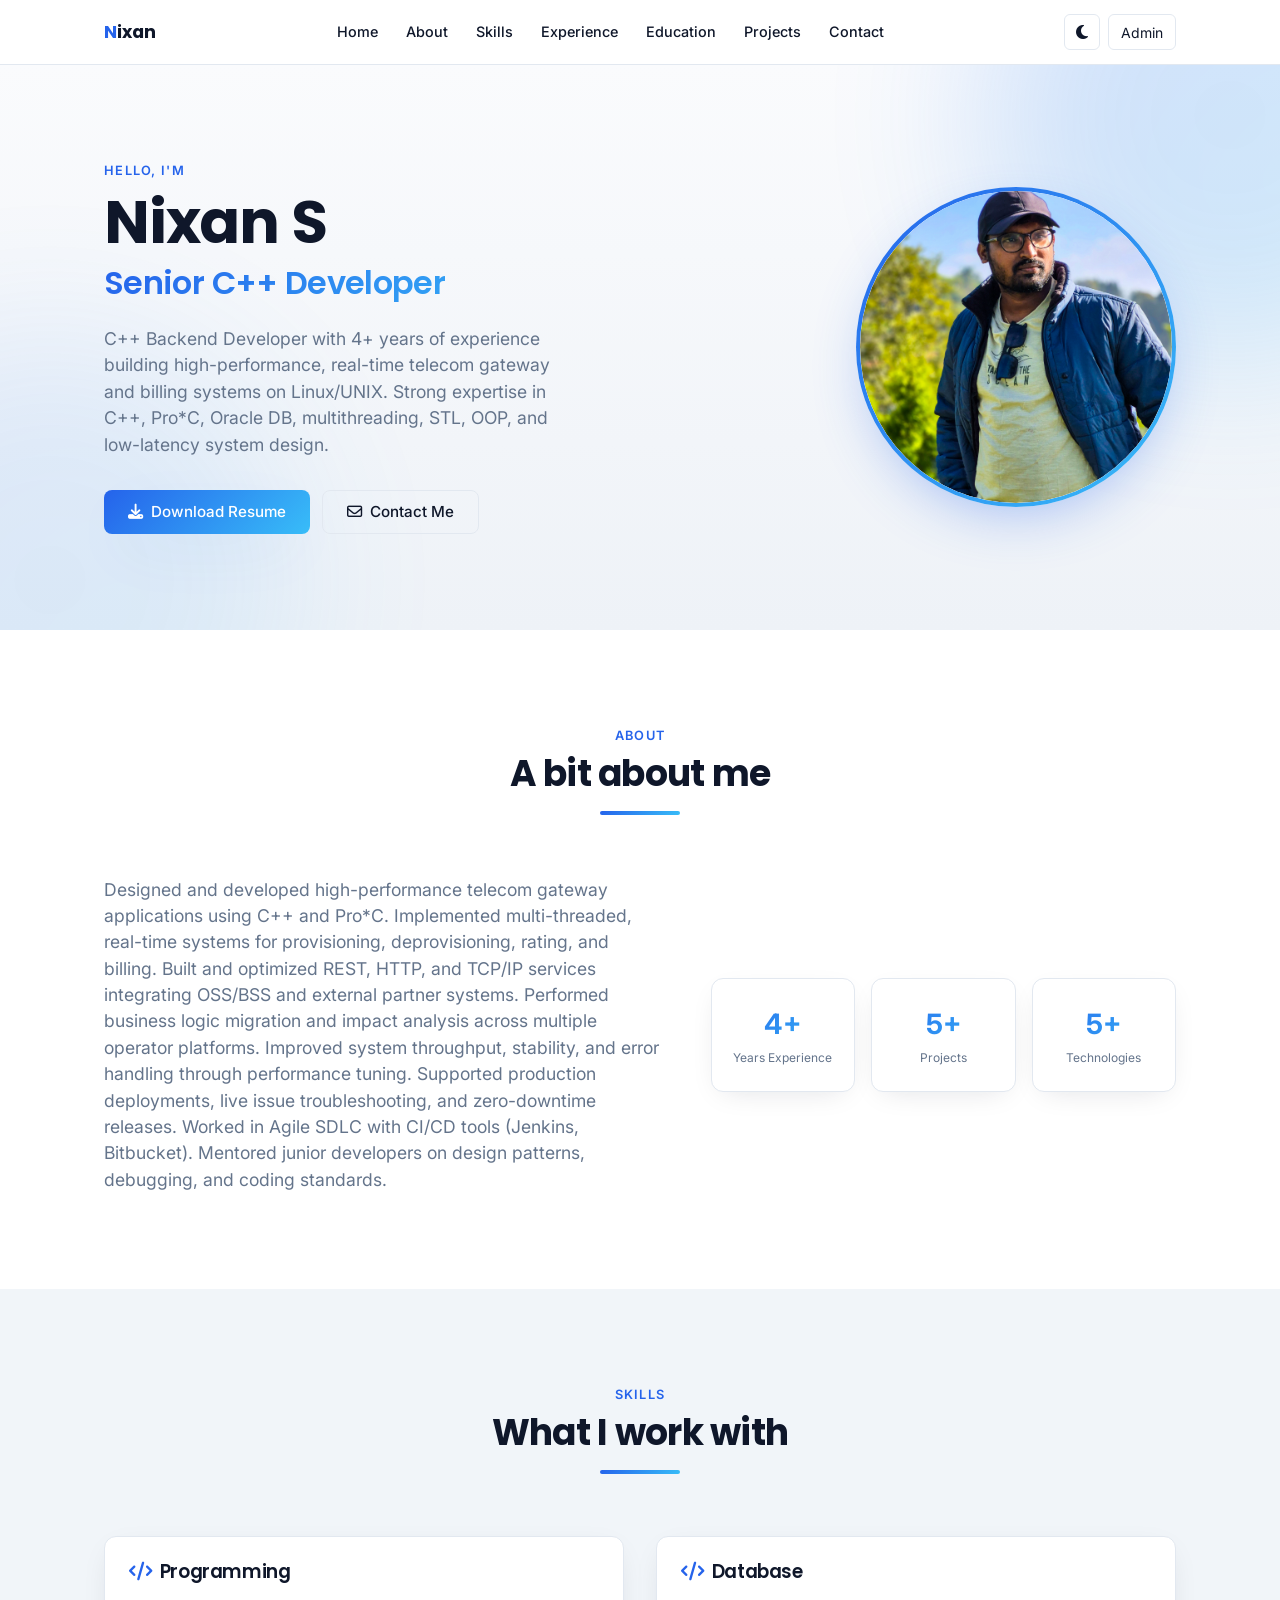
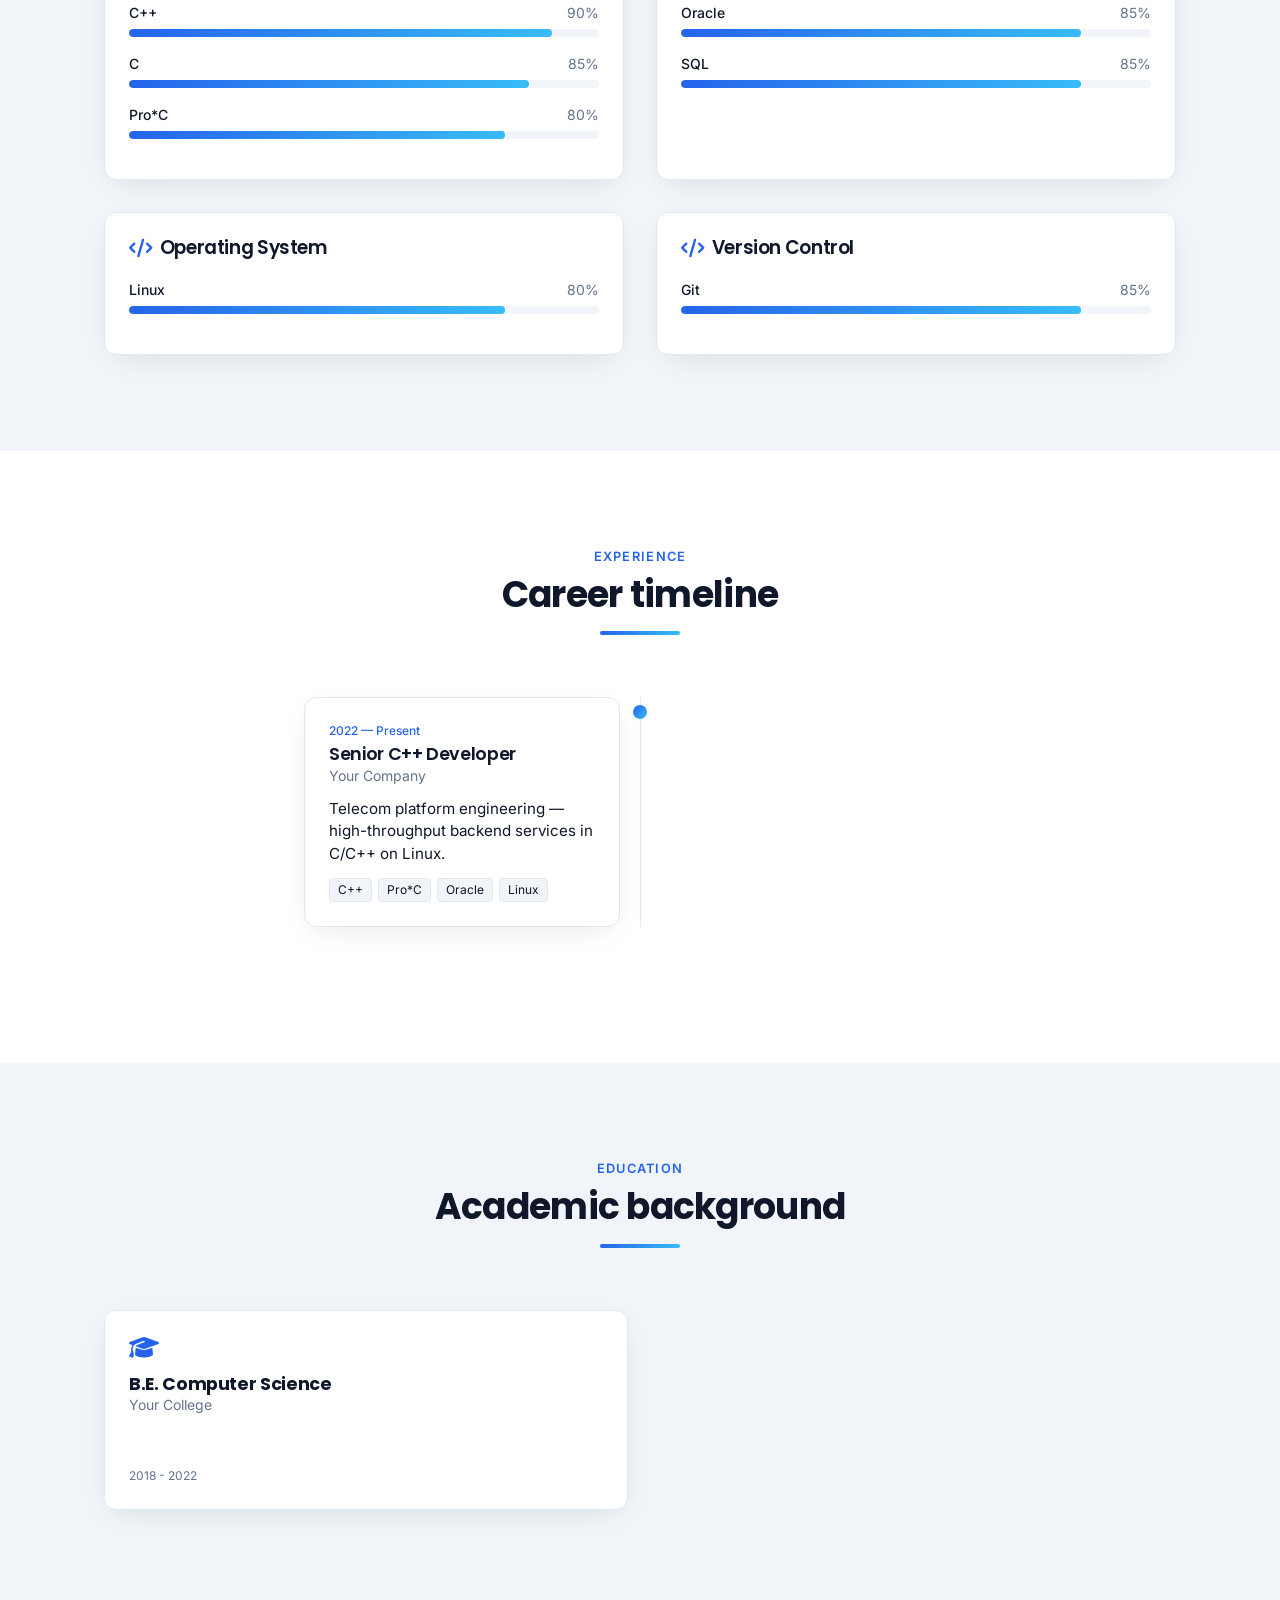
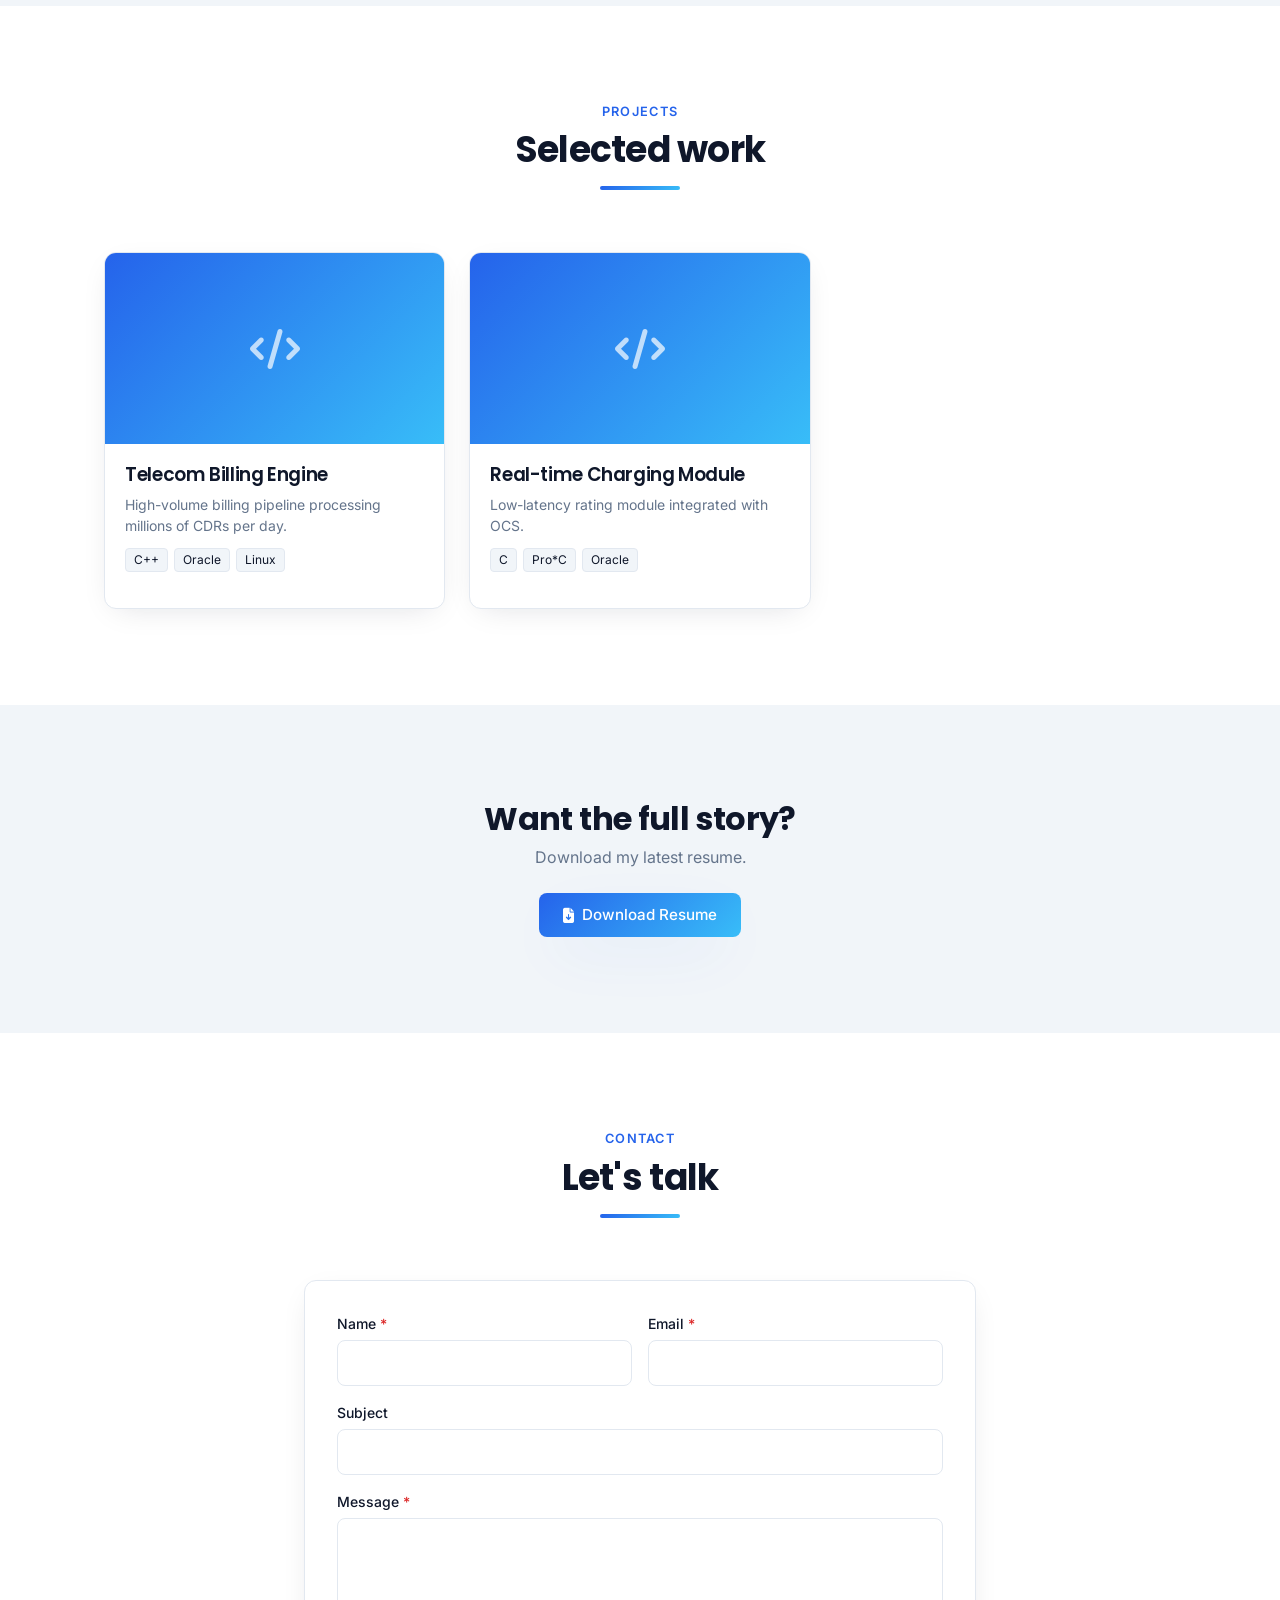
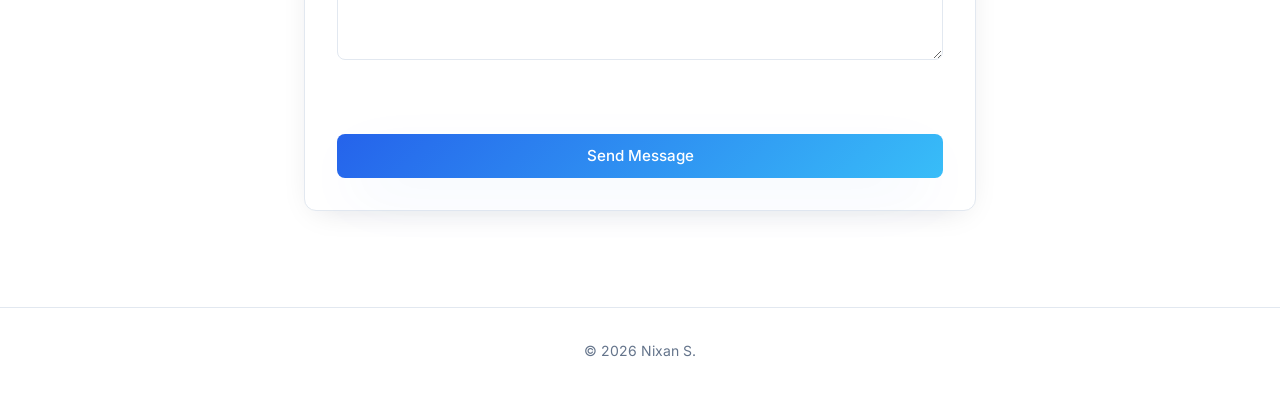
==== commit 157a6928: "ready to deploye final fix" ====
--- a/index.html
+++ b/index.html
@@ -67,17 +67,18 @@
           </a>
         </div>
       </div>
+      <!--
       <div class="hero__avatar fade-in">
         <div class="avatar-ring">
           <div class="avatar-inner text-gradient">NS</div>
         </div>
-      </div>
-      <!-- <div class="hero__avatar fade-in">
+      </div> -->
+      <div class="hero__avatar fade-in">
       <div class="avatar-ring">
         <div class="avatar-inner">
-          <img src="assets/images/profile.jpg" alt="Nixan Profile" class="profile-image">
-        </div>
-      </div> -->
+          <img src="images/Nixa.jpg" alt="Nixan Profile" class="profile-image">
+        </div>
+      </div>
     </div>
     </div>
   </section>
--- a/css/styles.css
+++ b/css/styles.css
@@ -117,11 +117,54 @@
 .hero__avatar { display: flex; justify-content: flex-end; }
 .avatar-ring { position: relative; width: 320px; height: 320px; padding: 4px; border-radius: 50%; background: var(--gradient-hero); box-shadow: var(--shadow-glow); animation: float 6s ease-in-out infinite; }
 .avatar-inner { width: 100%; height: 100%; border-radius: 50%; background: var(--background); display: flex; align-items: center; justify-content: center; font-family: "Poppins"; font-size: 4rem; font-weight: 700; }
+
+
+.hero__avatar {
+  display: flex;
+  justify-content: flex-end;
+}
+
+.avatar-ring {
+  position: relative;
+  width: 320px;
+  height: 320px;
+  padding: 4px;
+  border-radius: 50%;
+  background: var(--gradient-hero);
+  box-shadow: var(--shadow-glow);
+  animation: float 6s ease-in-out infinite;
+}
+
+.avatar-inner {
+  width: 100%;
+  height: 100%;
+  border-radius: 50%;
+  background: var(--background);
+  overflow: hidden;
+}
+
+.profile-image {
+  width: 100%;
+  height: 100%;
+  object-fit: cover;
+  border-radius: 50%;
+}
+
 @media (max-width: 767px) {
-  .hero__grid { grid-template-columns: 1fr; padding: 4rem 1.5rem; }
-  .hero__avatar { justify-content: center; order: -1; }
-  .avatar-ring { width: 220px; height: 220px; }
-  .avatar-inner { font-size: 2.75rem; }
+  .hero__grid {
+    grid-template-columns: 1fr;
+    padding: 4rem 1.5rem;
+  }
+
+  .hero__avatar {
+    justify-content: center;
+    order: -1;
+  }
+
+  .avatar-ring {
+    width: 220px;
+    height: 220px;
+  }
 }
 
 /* SECTIONS */
